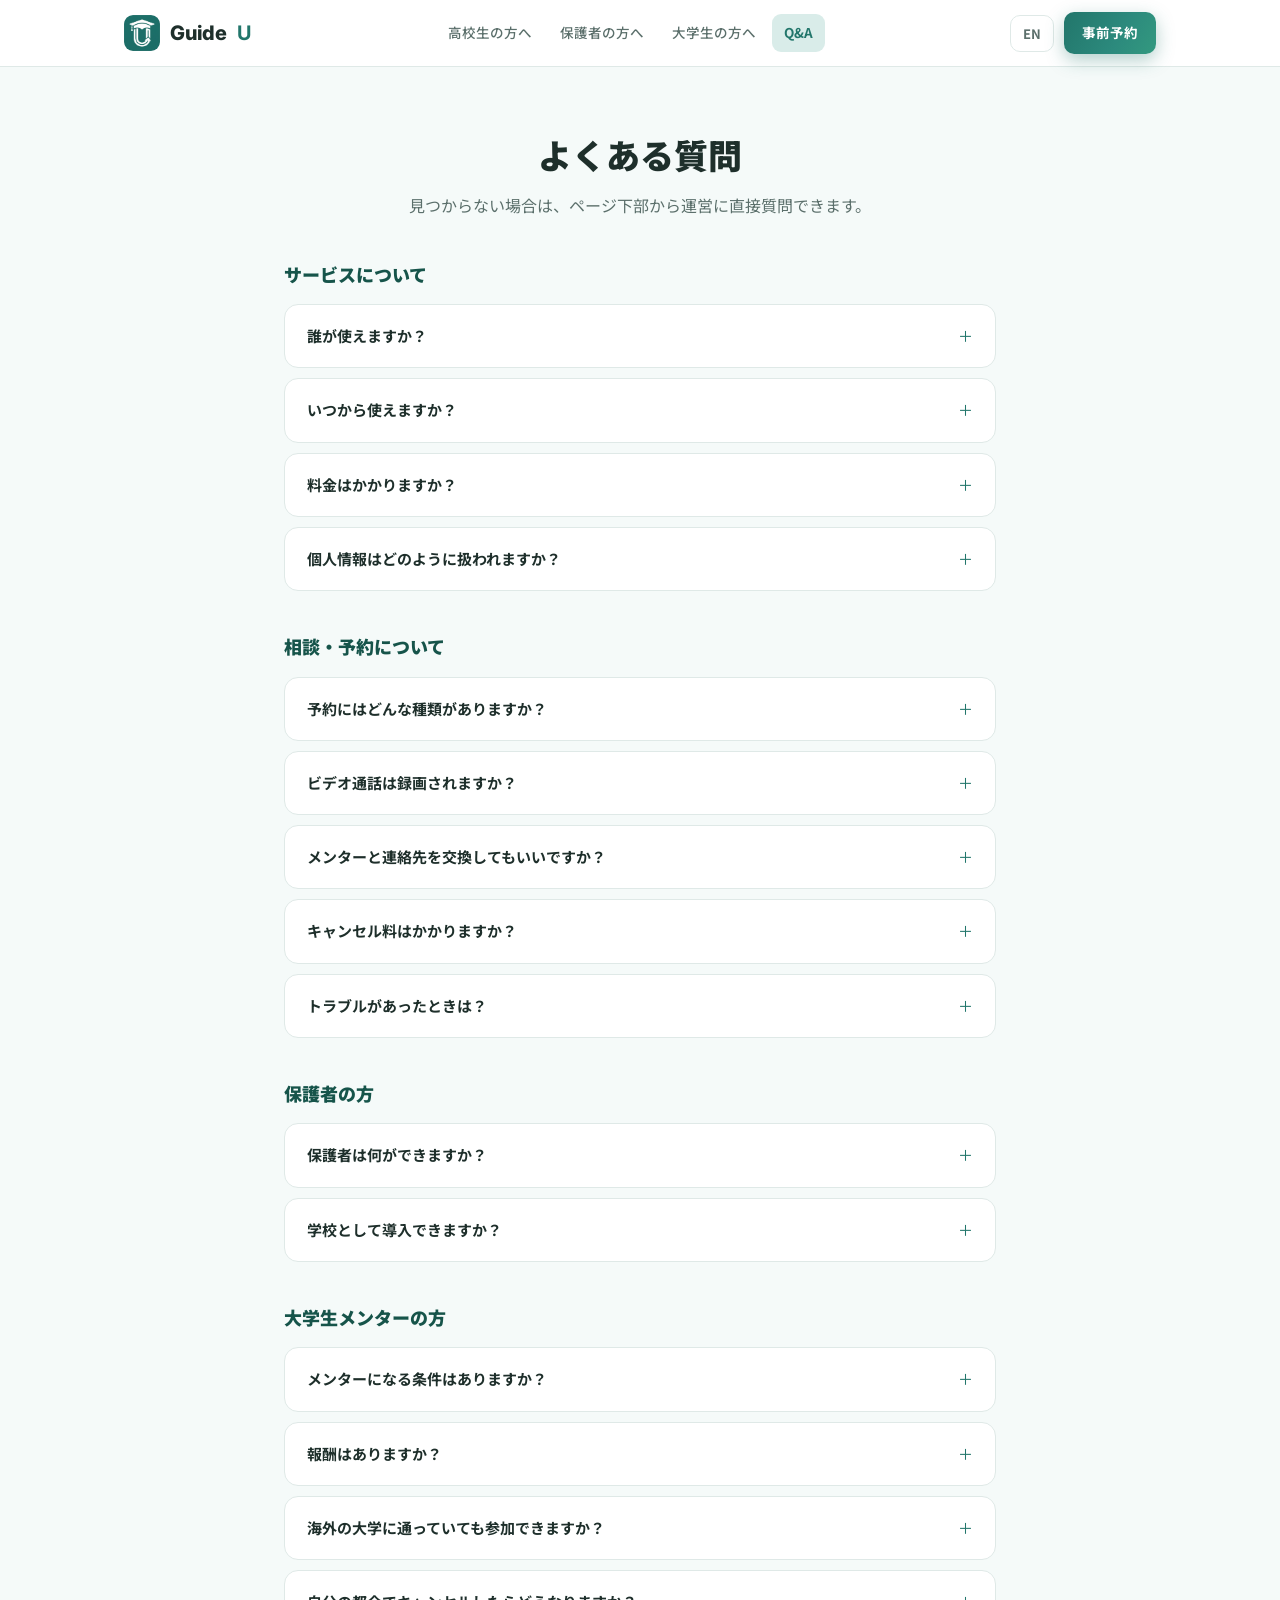
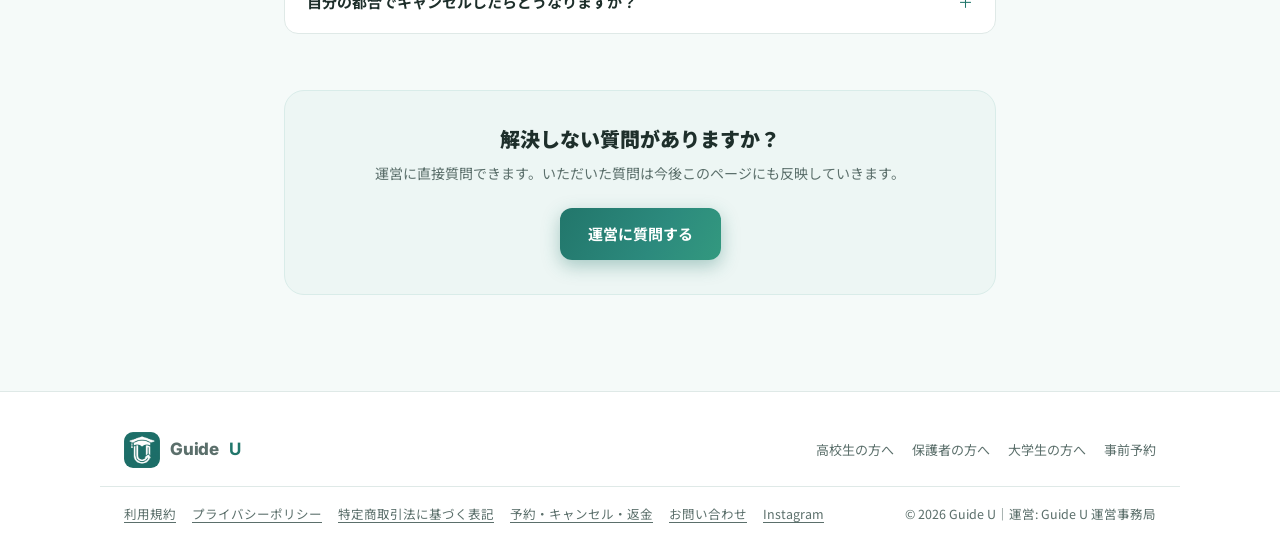
==== faq.html @ 40907e79 "Add files via upload" ====
<!DOCTYPE html>
<html lang="ja">
<head>
<meta charset="UTF-8">
<meta name="viewport" content="width=device-width, initial-scale=1.0">
<title>Q&amp;A | Guide U</title>
<meta name="description" content="Guide Uのよくある質問。対象年齢・料金・予約・録画・安全性・キャンセルなどのQ&Aと、運営への質問窓口。">
<link rel="icon" href="assets/icon.png">
<link rel="preconnect" href="https://fonts.googleapis.com">
<link href="https://fonts.googleapis.com/css2?family=Inter:wght@400;600;700;800&family=Noto+Sans+JP:wght@400;500;700;900&display=swap" rel="stylesheet">
<link rel="stylesheet" href="assets/site.css">
<script src="assets/config.js"></script>
<style>
main{padding:64px 0 96px}
h1{font-size:clamp(26px,4vw,34px);font-weight:900;line-height:1.4;text-align:center}
.lead-c{color:var(--muted);text-align:center;margin:12px auto 8px;max-width:520px}
.faq-wrap{max-width:760px;margin:0 auto}
.ask-band{background:var(--teal-50);border:1px solid var(--teal-100);border-radius:20px;padding:34px 30px;text-align:center;margin-top:56px}
.ask-band h2{font-size:20px;font-weight:900;margin-bottom:8px}
.ask-band p{font-size:14px;color:var(--muted);margin-bottom:22px}
</style>
</head>
<body>

<nav>
  <div class="nav-in">
    <a href="index.html" class="logo"><img src="assets/icon.png" alt="Guide U" onerror="this.style.display='none'">Guide <b>U</b></a>
    <div class="nav-links">
      <a href="index.html" data-i18n="nav_student">高校生の方へ</a>
      <a href="parents.html" data-i18n="nav_parent">保護者の方へ</a>
      <a href="mentor.html" data-i18n="nav_mentor">大学生の方へ</a>
      <a href="faq.html" class="current" data-i18n="nav_faq">Q&amp;A</a>
    </div>
    <div class="nav-cta">
      <button class="lang-btn" id="langToggle" onclick="toggleLang()">EN</button>
      <a href="register.html" class="btn btn-primary btn-sm" data-i18n="nav_register">事前予約</a>
    </div>
  </div>
</nav>

<main>
  <div class="wrap faq-wrap">
    <h1 data-i18n="title">よくある質問</h1>
    <p class="lead-c" data-i18n="lead">見つからない場合は、ページ下部から運営に直接質問できます。</p>

    <div class="faq-group" id="common">
      <h3 data-i18n="g0">サービスについて</h3>
      <details><summary data-i18n="q1">誰が使えますか？</summary><div class="a" data-i18n="a1">13歳以上の方がご利用いただけます。18歳未満の方は保護者（法定代理人）の同意が必要です。ロールは生徒・メンター・保護者（同一アプリ）があり、学校契約でのご利用にも対応予定です。</div></details>
      <details><summary data-i18n="q2">いつから使えますか？</summary><div class="a" data-i18n="a2">モバイルアプリ（App Store / Google Play）で近日公開予定です。事前予約いただいた方に、ストア公開時にメールでお知らせします。</div></details>
      <details><summary data-i18n="q3">料金はかかりますか？</summary><div class="a" data-i18n="a3">有料なのはメンターセッションのみで、チャット相談1,500円／30分、ビデオ相談2,500円／30分（いずれも税込・30分単位切り上げ・予定価格）です。表示価格がお支払い総額で、メンターごとの個別価格はありません。なお決済（Stripe）の準備が完了するまでの間、アプリ内で代金を請求しない場合があります。</div></details>
      <details><summary data-i18n="q4">個人情報はどのように扱われますか？</summary><div class="a" data-i18n="a4">収集する情報と保存期間はプライバシーポリシーに定めています。要点は、録画等は原則90日・チャット本文は原則365日・添付は約3日で削除、退会後は原則30日以内に削除または匿名化です。カード番号はStripeが処理し、Guide Uのサーバーには保存されません。詳細は保護者向けページとプライバシーポリシー全文をご覧ください。</div></details>
    </div>

    <div class="faq-group" id="student">
      <h3 data-i18n="g1">相談・予約について</h3>
      <details><summary data-i18n="q5">予約にはどんな種類がありますか？</summary><div class="a" data-i18n="a5">3通りあります。①メンターの公開シフトから選ぶ（条件を満たせば選択時点で確定。飛び入り受付時間内は直前予約できる場合あり）、②希望日時のリクエスト（開始48時間以上前。メンターの承認で確定し、承認前は料金がかかりません。48時間承認がなければ自動棄却）、③条件を提示してメンターを募集し、応募者を採用して確定、です。</div></details>
      <details><summary data-i18n="q6">ビデオ通話は録画されますか？</summary><div class="a" data-i18n="a6">録画に同意した場合のみ通話できます（同意がなければ通話は開始されません）。録画は安全確認やトラブル対応などのために保存され、原則90日で削除されます。運営がすべての通話を常時監視するものではありません。</div></details>
      <details><summary data-i18n="q7">メンターと連絡先を交換してもいいですか？</summary><div class="a" data-i18n="a7">できません。連絡先・SNSの交換、アプリ外決済への誘導、オフラインで会う勧誘は禁止です。チャットには連絡先らしき文言や画像を検知する仕組みがあり、違反は累積ペナルティの対象になります。</div></details>
      <details><summary data-i18n="q8">キャンセル料はかかりますか？</summary><div class="a" data-i18n="a8">開始24時間前まで無料、12〜24時間前は25%、2〜12時間前は50%、2時間未満・無断欠席は100%です（日本時間基準）。メンター都合のキャンセルは、時間を問わず全額返金（または決済解除）＋補講権1回が付与されます。詳細はフッターの「予約・キャンセル・返金」をご覧ください。</div></details>
      <details><summary data-i18n="q9">トラブルがあったときは？</summary><div class="a" data-i18n="a9">アプリ内のブロック・通報機能をご利用ください。通報は運営が確認します。無断欠席などの判定への異議申立は、事象から72時間以内に受け付けます。緊急性のある事案は警察等の公的機関にご相談ください。</div></details>
    </div>

    <div class="faq-group" id="parent">
      <h3 data-i18n="g2">保護者の方</h3>
      <details><summary data-i18n="q10">保護者は何ができますか？</summary><div class="a" data-i18n="a10">同一アプリの「保護者」ロールで参加し、ペアリングIDでお子さまと紐付けたうえで、設定した閲覧レベル（要約＋危険フラグ／チャット全文／録画再生）の範囲で確認できます。既定の設定はゆるやかで、必要に応じて強められる設計です。</div></details>
      <details><summary data-i18n="q11">学校として導入できますか？</summary><div class="a" data-i18n="a11">学校契約では録画必須・要約共有・閲覧レベルの設定が可能です。導入のご相談はお問い合わせフォームからご連絡ください。</div></details>
    </div>

    <div class="faq-group" id="mentor">
      <h3 data-i18n="g3">大学生メンターの方</h3>
      <details><summary data-i18n="q12">メンターになる条件はありますか？</summary><div class="a" data-i18n="a12">本人・在籍確認（大学メールまたは卒業生向けの確認経路。年1回更新）と、行動規範への同意が必要です。特別なスキルや資格は不要です。</div></details>
      <details><summary data-i18n="q13">報酬はありますか？</summary><div class="a" data-i18n="a13">手取りの目安はチャット400円・ビデオ700円（いずれも30分単位、特定商取引法に基づく表記ベース）です。条件の詳細は、事前予約いただいた方に正式リリース前にご案内します。</div></details>
      <details><summary data-i18n="q14">海外の大学に通っていても参加できますか？</summary><div class="a" data-i18n="a14">はい。オンライン完結のため、海外の大学に通う学生の参加も歓迎しています。留学を考える高校生にとって貴重な存在です。</div></details>
      <details><summary data-i18n="q15">自分の都合でキャンセルしたらどうなりますか？</summary><div class="a" data-i18n="a15">その枠の報酬は入らず、生徒には全額返金＋補講権が付与されます。開始2〜24時間前は料金相当の25%、2時間未満は50%が他の報酬から減額され、直前キャンセルは無断欠席カウント+0.5、無断欠席は+1が加算されます（合計3.0で原則30日間の利用停止）。詳細は大学生向けページをご覧ください。</div></details>
    </div>

    <div class="ask-band">
      <h2 data-i18n="ask_t">解決しない質問がありますか？</h2>
      <p data-i18n="ask_b">運営に直接質問できます。いただいた質問は今後このページにも反映していきます。</p>
      <a href="#" data-form="qa" class="btn btn-primary" data-i18n="ask_cta">運営に質問する</a>
    </div>
  </div>
</main>

<footer>
  <div class="wrap foot">
    <div class="logo" style="font-size:17px"><img src="assets/icon.png" alt="" onerror="this.style.display='none'">Guide <b>U</b></div>
    <div class="foot-links">
      <a href="index.html" data-i18n="f_student">高校生の方へ</a>
      <a href="parents.html" data-i18n="f_parent">保護者の方へ</a>
      <a href="mentor.html" data-i18n="f_mentor">大学生の方へ</a>
      <a href="register.html" data-i18n="f_register">事前予約</a>
    </div>
  </div>
  <div class="foot-legal">
    <div class="links">
      <a href="#" data-form="terms" data-i18n="l_terms">利用規約</a>
      <a href="#" data-form="privacy" data-i18n="l_privacy">プライバシーポリシー</a>
      <a href="#" data-form="tokusho" data-i18n="l_tokusho">特定商取引法に基づく表記</a>
      <a href="#" data-form="booking" data-i18n="l_booking">予約・キャンセル・返金</a>
      <a href="#" data-form="qa" data-i18n="l_contact">お問い合わせ</a>
      <a href="#" data-form="instagram">Instagram</a>
    </div>
    <div data-i18n="f_c">© 2026 Guide U｜運営: Guide U 運営事務局</div>
  </div>
</footer>

<script>
window.I18N_EN = {
  nav_student:"For Students", nav_parent:"For Parents", nav_mentor:"For Mentors", nav_faq:"Q&A", nav_register:"Pre-register",
  title:"Frequently asked questions",
  lead:"Can't find your answer? Ask us directly at the bottom of this page.",
  g0:"About the service",
  q1:"Who can use Guide U?", a1:"Anyone aged 13 or older. Users under 18 need the consent of a parent or legal guardian. Roles include student, mentor, and parent (all in the same app), with school contracts also planned.",
  q2:"When can I start using it?", a2:"The mobile app (App Store / Google Play) is coming soon. Pre-registered users will be emailed when it hits the stores.",
  q3:"Does it cost anything?", a3:"Only mentor sessions are paid: chat ¥1,500 / 30 min and video ¥2,500 / 30 min (tax included, billed in 30-minute units rounded up; planned prices). The displayed price is the total — no per-mentor pricing. Until payment processing (Stripe) is ready, we may not charge fees in the app.",
  q4:"How is my personal data handled?", a4:"What we collect and how long we keep it is set out in the Privacy Policy. Key points: recordings ~90 days, chat text ~365 days, attachments ~3 days; after account deletion, data is deleted or anonymized within 30 days in principle. Card numbers are processed by Stripe and never stored on Guide U servers. See the parents page and the full Privacy Policy.",
  g1:"Consultations & bookings",
  q5:"What kinds of bookings are there?", a5:"Three: (1) pick from a mentor's published open slots (confirmed on selection if conditions are met; last-minute booking may be possible during walk-in hours); (2) request your own date and time (48+ hours ahead; confirmed on mentor approval, no charge before approval, auto-declined after 48 hours unapproved); (3) post your conditions to recruit mentors, and confirm by hiring an applicant.",
  q6:"Are video calls recorded?", a6:"Calls only take place if you consent to recording (no consent, no call). Recordings are kept for safety checks and dispute handling and deleted after 90 days as a rule. We do not constantly monitor all calls.",
  q7:"Can I exchange contact details with my mentor?", a7:"No. Exchanging contact details or SNS, steering payments outside the app, and soliciting offline meetings are prohibited. Chat has detection for contact-like text and images, and violations accumulate penalties.",
  q8:"Are there cancellation fees?", a8:"Free until 24 hours before start; 25% at 12–24 hours; 50% at 2–12 hours; 100% under 2 hours or for no-shows (Japan time). If the mentor cancels, you receive a full refund (or payment release) plus one make-up session credit regardless of timing. See “Booking & Refund Policy” in the footer for details.",
  q9:"What if there's trouble?", a9:"Use the in-app block and report functions — reports go to our review queue. Disputes over no-show determinations are accepted within 72 hours of the event. For urgent situations, contact the police or other public authorities.",
  g2:"For parents",
  q10:"What can parents do?", a10:"Join with the Parent role in the same app, link to your child via pairing ID, and review within the visibility level you set (summary + risk flags / full chat / recording playback). Defaults are permissive and can be tightened as needed.",
  q11:"Can schools adopt Guide U?", a11:"School contracts support required recording, shared summaries, and configurable visibility levels. Please reach out via the contact form.",
  g3:"For university student mentors",
  q12:"Are there requirements to become a mentor?", a12:"Identity and enrollment verification (university email, or an alumni route; renewed annually) and agreement to the code of conduct. No special skills or qualifications needed.",
  q13:"Is there compensation?", a13:"Approximate take-home is ¥400 for chat and ¥700 for video (per 30-minute unit, based on the Commercial Transactions Act disclosure). Full terms will be shared with pre-registered mentors before official release.",
  q14:"Can I join from a university overseas?", a14:"Yes. Everything is online, and students at overseas universities are very welcome — you're invaluable to high schoolers considering study abroad.",
  q15:"What happens if I cancel a session myself?", a15:"You receive no pay for that slot, and the student gets a full refund plus a make-up session credit. Cancelling 2–24 hours before start deducts 25% of the session fee from your other earnings; under 2 hours deducts 50% and adds +0.5 to your no-show count; a no-show adds +1 (a total of 3.0 results in a 30-day suspension as a rule). See the mentors page for details.",
  ask_t:"Still have a question?",
  ask_b:"Ask us directly. Your questions will also help us grow this page.",
  ask_cta:"Ask the team",
  f_student:"For Students", f_parent:"For Parents", f_mentor:"For Mentors", f_register:"Pre-register",
  l_terms:"Terms of Service", l_privacy:"Privacy Policy", l_tokusho:"Commercial Transactions Act", l_booking:"Booking & Refund Policy", l_contact:"Contact",
  f_c:"© 2026 Guide U | Operated by the Guide U Team"
};
</script>
<script src="assets/site.js"></script>
</body>
</html>
---- assets/site.css ----
/* Guide U 共通スタイル — アプリアイコンのティールに合わせたカラーテーマ */
:root{
  --teal-950:#0b2f2a;
  --teal-900:#113f38;
  --teal-800:#16544a;
  --teal:#22766B;          /* アイコンのベースカラー */
  --teal-600:#2c8a7d;
  --teal-100:#d9ece9;
  --teal-50:#edf6f4;
  --amber:#f2a93b;
  --bg:#f5faf9;
  --card:#ffffff;
  --text:#1e2f2b;
  --muted:#5b6f6b;
  --line:#dfe9e7;
  --grad:linear-gradient(120deg,#22766B 0%,#2c8a7d 60%,#33997f 100%);
}
*{margin:0;padding:0;box-sizing:border-box}
html{scroll-behavior:smooth}
body{font-family:'Noto Sans JP','Inter',sans-serif;color:var(--text);background:var(--bg);line-height:1.75}
a{text-decoration:none;color:inherit}
img{max-width:100%}
.wrap{max-width:1080px;margin:0 auto;padding:0 24px}
section{padding:84px 0}
h2{font-size:clamp(25px,4vw,35px);font-weight:900;line-height:1.4}
.kicker{display:inline-block;font-size:13px;font-weight:700;letter-spacing:.14em;color:var(--teal);background:var(--teal-100);padding:6px 14px;border-radius:999px;margin-bottom:14px}
.lead{color:var(--muted);margin-top:14px;max-width:660px}
.center{text-align:center}
.center .lead{margin-left:auto;margin-right:auto}

/* nav */
nav{position:sticky;top:0;z-index:50;background:rgba(255,255,255,.93);backdrop-filter:blur(10px);border-bottom:1px solid var(--line)}
.nav-in{max-width:1080px;margin:0 auto;padding:0 24px;display:flex;align-items:center;justify-content:space-between;height:66px;gap:12px}
.logo{display:flex;align-items:center;gap:10px;font-family:'Inter','Noto Sans JP',sans-serif;font-weight:800;font-size:20px;letter-spacing:-.01em;flex:none}
.logo img{width:36px;height:36px;border-radius:9px}
.logo b{color:var(--teal)}
.nav-links{display:flex;gap:4px;align-items:center;font-size:13.5px;font-weight:500;color:var(--muted);flex-wrap:wrap}
.nav-links a{padding:7px 12px;border-radius:9px}
.nav-links a:hover{color:var(--teal);background:var(--teal-50)}
.nav-links a.current{color:var(--teal);background:var(--teal-100);font-weight:700}
.nav-cta{display:flex;gap:10px;align-items:center;flex:none}

/* buttons */
.btn{display:inline-block;padding:13px 28px;border-radius:12px;font-weight:700;font-size:15px;transition:.2s;cursor:pointer;border:none;font-family:inherit}
.btn-sm{padding:9px 18px;font-size:13.5px;border-radius:10px}
.btn-primary{background:var(--grad);color:#fff;box-shadow:0 6px 18px rgba(34,118,107,.35)}
.btn-primary:hover{transform:translateY(-2px);box-shadow:0 10px 24px rgba(34,118,107,.45)}
.btn-ghost{background:#fff;color:var(--teal);border:1.5px solid var(--teal)}
.btn-ghost:hover{background:var(--teal-50)}
.btn-white{background:#fff;color:var(--teal-900);box-shadow:0 6px 18px rgba(0,0,0,.2)}
.btn-white:hover{transform:translateY(-2px)}
.lang-btn{background:none;border:1.5px solid var(--line);border-radius:10px;padding:8px 12px;font-size:13px;font-weight:700;color:var(--muted);cursor:pointer;font-family:inherit}
.lang-btn:hover{border-color:var(--teal);color:var(--teal)}

/* hero */
.hero{background:radial-gradient(1000px 500px at 82% -10%,rgba(44,138,125,.16),transparent),radial-gradient(700px 400px at 8% 110%,rgba(242,169,59,.10),transparent);padding:96px 0 88px}
.hero-grid{display:grid;grid-template-columns:1.15fr .85fr;gap:48px;align-items:center}
.hero h1{font-size:clamp(30px,4.8vw,46px);font-weight:900;line-height:1.4;letter-spacing:-.01em}
.hero h1 em{font-style:normal;color:var(--teal)}
.hero p.sub{color:var(--muted);margin:20px 0 30px;font-size:16.5px;max-width:540px}
.hero-btns{display:flex;gap:14px;flex-wrap:wrap}
.hero-note{margin-top:14px;font-size:13px;color:var(--muted)}
.hero-visual{background:var(--card);border:1px solid var(--line);border-radius:24px;padding:28px;box-shadow:0 24px 60px rgba(17,69,61,.13)}

/* cards */
.cards{display:grid;grid-template-columns:repeat(3,1fr);gap:22px;margin-top:44px;text-align:left}
.cards-2{grid-template-columns:repeat(2,1fr)}
.card{background:var(--card);border:1px solid var(--line);border-radius:20px;padding:30px 26px;transition:.2s}
.card:hover{transform:translateY(-4px);box-shadow:0 16px 40px rgba(17,69,61,.10)}
.card .ico{font-size:30px;margin-bottom:14px}
.card h3{font-size:17px;font-weight:700;margin-bottom:8px}
.card p{font-size:14px;color:var(--muted)}

/* numbered flow */
.flow{display:grid;grid-template-columns:repeat(3,1fr);gap:22px;margin-top:44px;text-align:left}
.flow .fcard{background:var(--card);border:1px solid var(--line);border-radius:20px;padding:30px 26px;position:relative}
.flow .num{width:40px;height:40px;border-radius:12px;background:var(--grad);color:#fff;display:grid;place-items:center;font-family:'Inter',sans-serif;font-weight:800;font-size:17px;margin-bottom:16px}
.flow h3{font-size:17px;font-weight:700;margin-bottom:8px}
.flow p{font-size:14px;color:var(--muted)}

/* future / roadmap */
.future{background:var(--teal-950);color:#fff}
.future .kicker{background:rgba(59,168,148,.22);color:#8fd8cb}
.future .lead{color:#a9c6c0}
.future-badge{display:inline-block;font-size:11.5px;font-weight:700;letter-spacing:.08em;background:var(--amber);color:#3d2a05;padding:4px 12px;border-radius:999px;margin-bottom:12px}
.fgrid{display:grid;grid-template-columns:repeat(4,1fr);gap:18px;margin-top:44px;text-align:left}
.fitem{background:var(--teal-900);border:1px solid rgba(255,255,255,.08);border-radius:18px;padding:24px 22px}
.fitem .tag{font-size:12px;font-weight:700;letter-spacing:.1em;color:#8fd8cb;margin-bottom:8px}
.fitem h3{font-size:16px;font-weight:700;margin-bottom:8px}
.fitem p{font-size:13px;color:#a9c6c0}

/* checklist */
ul.check{list-style:none;margin:22px 0 30px}
ul.check li{padding:9px 0;font-size:15px;display:flex;gap:12px;align-items:flex-start}
ul.check li::before{content:"✓";color:var(--teal-600);font-weight:800;flex:none}
.on-dark ul.check li::before{color:#8fd8cb}

/* cta band */
.cta-band{background:var(--grad);border-radius:28px;padding:60px 40px;text-align:center;color:#fff}
.cta-band h2{color:#fff;margin-bottom:12px}
.cta-band p{color:rgba(255,255,255,.88);margin-bottom:30px}

/* faq accordion */
.faq-group{margin-top:40px;text-align:left}
.faq-group h3{font-size:18px;font-weight:900;margin:36px 0 14px;color:var(--teal-800)}
details{background:var(--card);border:1px solid var(--line);border-radius:14px;margin-bottom:10px;overflow:hidden}
details summary{padding:18px 22px;cursor:pointer;font-weight:700;font-size:15px;list-style:none;display:flex;justify-content:space-between;gap:14px;align-items:center}
details summary::-webkit-details-marker{display:none}
details summary::after{content:"＋";color:var(--teal);font-weight:400;flex:none}
details[open] summary::after{content:"−"}
details .a{padding:0 22px 20px;font-size:14px;color:var(--muted)}

/* tables (料金・キャンセル等) */
.tbl-wrap{overflow-x:auto;margin-top:34px}
table.tbl{width:100%;border-collapse:collapse;background:var(--card);border:1px solid var(--line);border-radius:16px;overflow:hidden;font-size:14.5px;text-align:left}
table.tbl th{background:var(--teal-50);color:var(--teal-800);font-weight:700;padding:14px 18px;border-bottom:1px solid var(--line)}
table.tbl td{padding:14px 18px;border-bottom:1px solid var(--line);color:var(--text)}
table.tbl tr:last-child td{border-bottom:none}
table.tbl td.em{font-weight:700;color:var(--teal-800)}
.notes{margin-top:20px;text-align:left;max-width:760px;margin-left:auto;margin-right:auto}
.notes li{font-size:13.5px;color:var(--muted);padding:5px 0;list-style:none;display:flex;gap:9px}
.notes li::before{content:"・";flex:none}

/* app store chips（近日公開） */
.store-chips{display:flex;gap:10px;flex-wrap:wrap;margin-top:18px}
.store-chip{display:inline-flex;align-items:center;gap:8px;border:1.5px solid var(--line);background:#fff;border-radius:12px;padding:9px 16px;font-size:13px;font-weight:700;color:var(--muted)}
.store-chip .soon{font-size:10.5px;font-weight:700;background:var(--amber);color:#3d2a05;padding:2px 8px;border-radius:999px}

footer{border-top:1px solid var(--line);padding:40px 0 32px;font-size:13px;color:var(--muted);background:#fff}
.foot{display:flex;justify-content:space-between;align-items:center;flex-wrap:wrap;gap:14px}
.foot-links{display:flex;gap:18px;flex-wrap:wrap}
.foot-links a:hover{color:var(--teal)}
.foot-legal{max-width:1080px;margin:18px auto 0;padding:16px 24px 0;border-top:1px solid var(--line);display:flex;justify-content:space-between;align-items:center;flex-wrap:wrap;gap:12px;font-size:12.5px}
.foot-legal .links{display:flex;gap:16px;flex-wrap:wrap}
.foot-legal a{text-decoration:underline;text-underline-offset:3px}
.foot-legal a:hover{color:var(--teal)}

@media(max-width:900px){
  .hero-grid{grid-template-columns:1fr}
  .cards,.flow{grid-template-columns:1fr}
  .fgrid{grid-template-columns:repeat(2,1fr)}
  .nav-links{display:none}
  section{padding:60px 0}
}
@media(max-width:520px){.fgrid{grid-template-columns:1fr}}
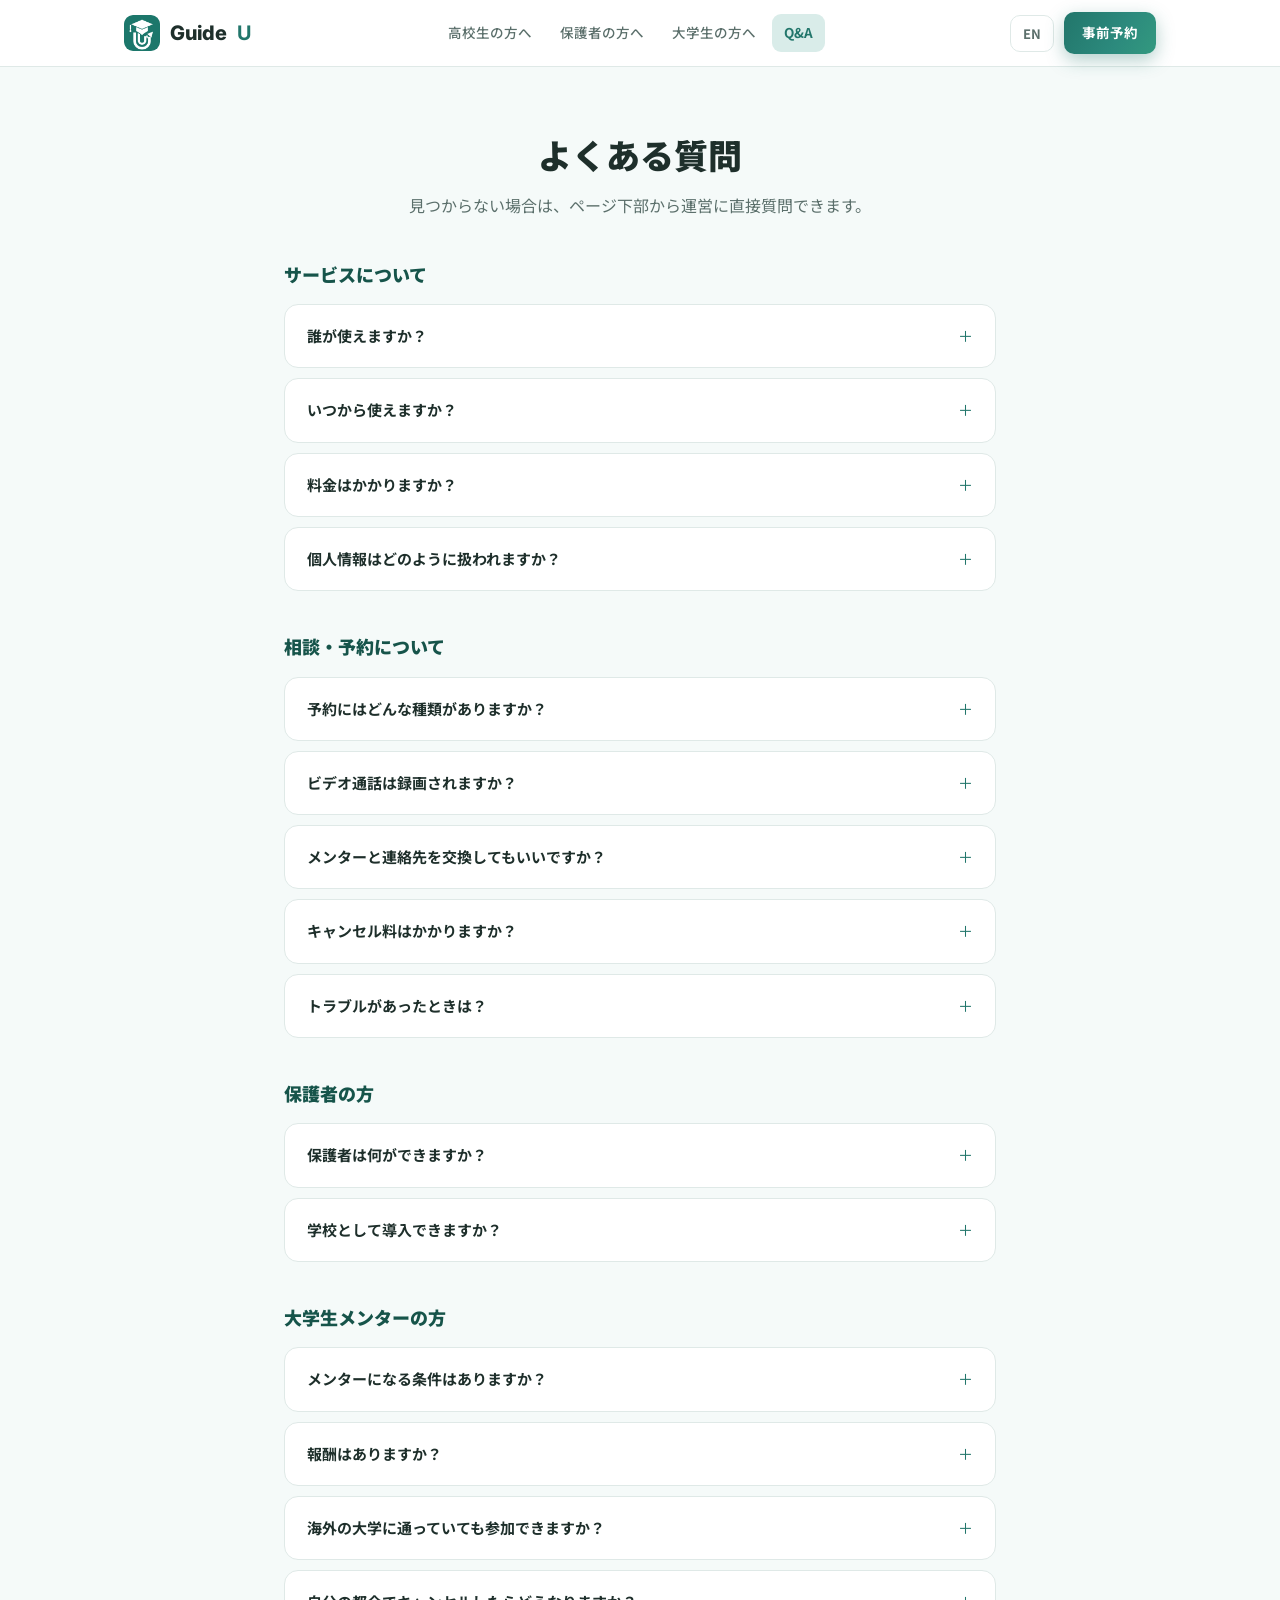
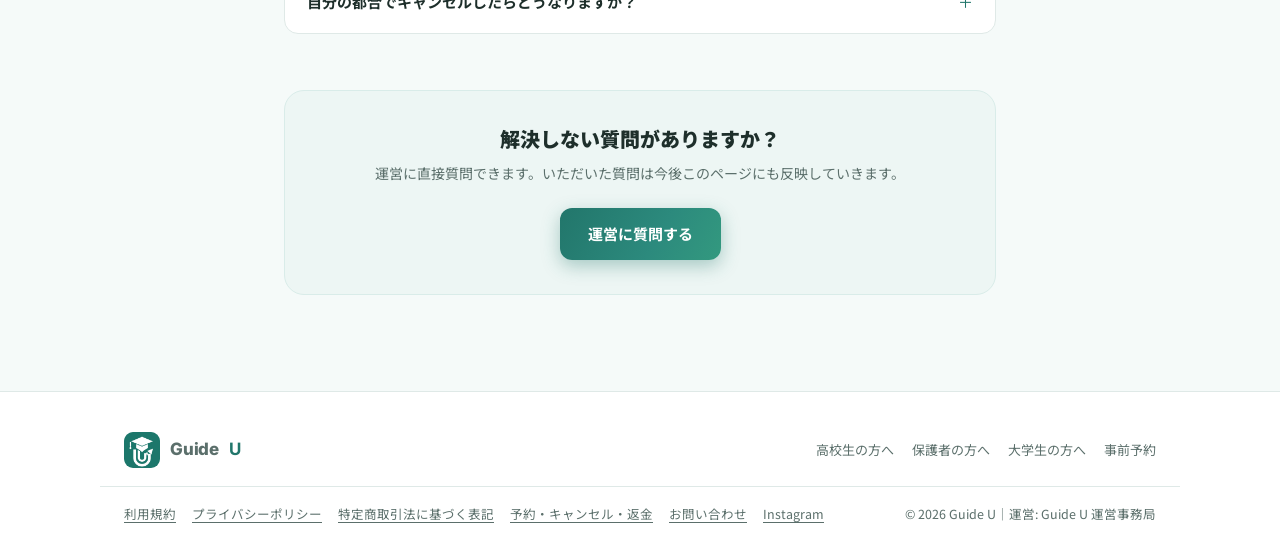
==== commit 6b4df91c: "Update public site copy to match current legal policy Align FAQ/pricing/booking summary with MoR pri" ====
--- a/faq.html
+++ b/faq.html
@@ -47,16 +47,16 @@
       <h3 data-i18n="g0">サービスについて</h3>
       <details><summary data-i18n="q1">誰が使えますか？</summary><div class="a" data-i18n="a1">13歳以上の方がご利用いただけます。18歳未満の方は保護者（法定代理人）の同意が必要です。ロールは生徒・メンター・保護者（同一アプリ）があり、学校契約でのご利用にも対応予定です。</div></details>
       <details><summary data-i18n="q2">いつから使えますか？</summary><div class="a" data-i18n="a2">モバイルアプリ（App Store / Google Play）で近日公開予定です。事前予約いただいた方に、ストア公開時にメールでお知らせします。</div></details>
-      <details><summary data-i18n="q3">料金はかかりますか？</summary><div class="a" data-i18n="a3">有料なのはメンターセッションのみで、チャット相談1,500円／30分、ビデオ相談2,500円／30分（いずれも税込・30分単位切り上げ・予定価格）です。表示価格がお支払い総額で、メンターごとの個別価格はありません。なお決済（Stripe）の準備が完了するまでの間、アプリ内で代金を請求しない場合があります。</div></details>
+      <details><summary data-i18n="q3">料金はかかりますか？</summary><div class="a" data-i18n="a3">有料なのはメンターセッションのみで、チャット相談1,500円／30分、ビデオ相談2,000円／30分（いずれも税込・30分単位切り上げ）です。表示価格がお支払い総額で、メンターごとの個別価格はありません。</div></details>
       <details><summary data-i18n="q4">個人情報はどのように扱われますか？</summary><div class="a" data-i18n="a4">収集する情報と保存期間はプライバシーポリシーに定めています。要点は、録画等は原則90日・チャット本文は原則365日・添付は約3日で削除、退会後は原則30日以内に削除または匿名化です。カード番号はStripeが処理し、Guide Uのサーバーには保存されません。詳細は保護者向けページとプライバシーポリシー全文をご覧ください。</div></details>
     </div>
 
     <div class="faq-group" id="student">
       <h3 data-i18n="g1">相談・予約について</h3>
-      <details><summary data-i18n="q5">予約にはどんな種類がありますか？</summary><div class="a" data-i18n="a5">3通りあります。①メンターの公開シフトから選ぶ（条件を満たせば選択時点で確定。飛び入り受付時間内は直前予約できる場合あり）、②希望日時のリクエスト（開始48時間以上前。メンターの承認で確定し、承認前は料金がかかりません。48時間承認がなければ自動棄却）、③条件を提示してメンターを募集し、応募者を採用して確定、です。</div></details>
+      <details><summary data-i18n="q5">予約にはどんな種類がありますか？</summary><div class="a" data-i18n="a5">3通りあります。いずれも申請時点は承認待ちで、メンター最終承認後に確定します。①公開シフトから申請（最短予約日数あり。飛び入り受付時間内は直前申請できる場合あり）、②希望日時のリクエスト（開始48時間以上前。承認前は料金なし。48時間未承認で自動棄却）、③条件を提示してメンターを募集し、応募者を採用すると予約申請が作成されます（採用時点では未確定）。</div></details>
       <details><summary data-i18n="q6">ビデオ通話は録画されますか？</summary><div class="a" data-i18n="a6">録画に同意した場合のみ通話できます（同意がなければ通話は開始されません）。録画は安全確認やトラブル対応などのために保存され、原則90日で削除されます。運営がすべての通話を常時監視するものではありません。</div></details>
       <details><summary data-i18n="q7">メンターと連絡先を交換してもいいですか？</summary><div class="a" data-i18n="a7">できません。連絡先・SNSの交換、アプリ外決済への誘導、オフラインで会う勧誘は禁止です。チャットには連絡先らしき文言や画像を検知する仕組みがあり、違反は累積ペナルティの対象になります。</div></details>
-      <details><summary data-i18n="q8">キャンセル料はかかりますか？</summary><div class="a" data-i18n="a8">開始24時間前まで無料、12〜24時間前は25%、2〜12時間前は50%、2時間未満・無断欠席は100%です（日本時間基準）。メンター都合のキャンセルは、時間を問わず全額返金（または決済解除）＋補講権1回が付与されます。詳細はフッターの「予約・キャンセル・返金」をご覧ください。</div></details>
+      <details><summary data-i18n="q8">キャンセル料はかかりますか？</summary><div class="a" data-i18n="a8">開始24時間前まで無料、12〜24時間前は25%、2〜12時間前は50%、2時間未満・生徒のみ無断欠席は100%です（日本時間基準）。双方無断欠席でも生徒に当該予約金額が発生し、メンター報酬はありません。メンター都合のキャンセルは時間を問わず全額返金（または決済解除）のみで、補講権はありません。詳細はフッターの「予約・キャンセル・返金」をご覧ください。</div></details>
       <details><summary data-i18n="q9">トラブルがあったときは？</summary><div class="a" data-i18n="a9">アプリ内のブロック・通報機能をご利用ください。通報は運営が確認します。無断欠席などの判定への異議申立は、事象から72時間以内に受け付けます。緊急性のある事案は警察等の公的機関にご相談ください。</div></details>
     </div>
 
@@ -69,9 +69,9 @@
     <div class="faq-group" id="mentor">
       <h3 data-i18n="g3">大学生メンターの方</h3>
       <details><summary data-i18n="q12">メンターになる条件はありますか？</summary><div class="a" data-i18n="a12">本人・在籍確認（大学メールまたは卒業生向けの確認経路。年1回更新）と、行動規範への同意が必要です。特別なスキルや資格は不要です。</div></details>
-      <details><summary data-i18n="q13">報酬はありますか？</summary><div class="a" data-i18n="a13">手取りの目安はチャット400円・ビデオ700円（いずれも30分単位、特定商取引法に基づく表記ベース）です。条件の詳細は、事前予約いただいた方に正式リリース前にご案内します。</div></details>
+      <details><summary data-i18n="q13">報酬はありますか？</summary><div class="a" data-i18n="a13">業務委託報酬はチャット400円・ビデオ650円（いずれも30分単位、固定額）です。銀行振込手数料はメンター負担（現行目安は特商法・アプリで明示）。条件の詳細は特定商取引法に基づく表記およびメンター向け資料をご確認ください。</div></details>
       <details><summary data-i18n="q14">海外の大学に通っていても参加できますか？</summary><div class="a" data-i18n="a14">はい。オンライン完結のため、海外の大学に通う学生の参加も歓迎しています。留学を考える高校生にとって貴重な存在です。</div></details>
-      <details><summary data-i18n="q15">自分の都合でキャンセルしたらどうなりますか？</summary><div class="a" data-i18n="a15">その枠の報酬は入らず、生徒には全額返金＋補講権が付与されます。開始2〜24時間前は料金相当の25%、2時間未満は50%が他の報酬から減額され、直前キャンセルは無断欠席カウント+0.5、無断欠席は+1が加算されます（合計3.0で原則30日間の利用停止）。詳細は大学生向けページをご覧ください。</div></details>
+      <details><summary data-i18n="q15">自分の都合でキャンセルしたらどうなりますか？</summary><div class="a" data-i18n="a15">その枠の報酬は入らず、生徒には全額返金します（補講権はありません。別日程は生徒が再予約）。開始2〜24時間前は料金相当の25%、2時間未満は50%が他の報酬から減額され、直前キャンセルは無断欠席カウント+0.5、無断欠席は+1が加算されます（合計3.0で原則30日間の利用停止）。詳細は大学生向けページをご覧ください。</div></details>
     </div>
 
     <div class="ask-band">
@@ -113,22 +113,22 @@
   g0:"About the service",
   q1:"Who can use Guide U?", a1:"Anyone aged 13 or older. Users under 18 need the consent of a parent or legal guardian. Roles include student, mentor, and parent (all in the same app), with school contracts also planned.",
   q2:"When can I start using it?", a2:"The mobile app (App Store / Google Play) is coming soon. Pre-registered users will be emailed when it hits the stores.",
-  q3:"Does it cost anything?", a3:"Only mentor sessions are paid: chat ¥1,500 / 30 min and video ¥2,500 / 30 min (tax included, billed in 30-minute units rounded up; planned prices). The displayed price is the total — no per-mentor pricing. Until payment processing (Stripe) is ready, we may not charge fees in the app.",
+  q3:"Does it cost anything?", a3:"Only mentor sessions are paid: chat ¥1,500 / 30 min and video ¥2,000 / 30 min (tax included, billed in 30-minute units rounded up). The displayed price is the total — no per-mentor pricing.",
   q4:"How is my personal data handled?", a4:"What we collect and how long we keep it is set out in the Privacy Policy. Key points: recordings ~90 days, chat text ~365 days, attachments ~3 days; after account deletion, data is deleted or anonymized within 30 days in principle. Card numbers are processed by Stripe and never stored on Guide U servers. See the parents page and the full Privacy Policy.",
   g1:"Consultations & bookings",
-  q5:"What kinds of bookings are there?", a5:"Three: (1) pick from a mentor's published open slots (confirmed on selection if conditions are met; last-minute booking may be possible during walk-in hours); (2) request your own date and time (48+ hours ahead; confirmed on mentor approval, no charge before approval, auto-declined after 48 hours unapproved); (3) post your conditions to recruit mentors, and confirm by hiring an applicant.",
+  q5:"What kinds of bookings are there?", a5:"Three — all start as pending and become confirmed only after the mentor's final approval: (1) request a published open slot (minimum lead time applies; walk-in windows may allow last-minute requests); (2) request your own date/time (48+ hours ahead; no charge before approval; auto-declined after 48 hours unapproved); (3) post conditions to recruit mentors — hiring an applicant creates a pending booking request, not an instant confirmation.",
   q6:"Are video calls recorded?", a6:"Calls only take place if you consent to recording (no consent, no call). Recordings are kept for safety checks and dispute handling and deleted after 90 days as a rule. We do not constantly monitor all calls.",
   q7:"Can I exchange contact details with my mentor?", a7:"No. Exchanging contact details or SNS, steering payments outside the app, and soliciting offline meetings are prohibited. Chat has detection for contact-like text and images, and violations accumulate penalties.",
-  q8:"Are there cancellation fees?", a8:"Free until 24 hours before start; 25% at 12–24 hours; 50% at 2–12 hours; 100% under 2 hours or for no-shows (Japan time). If the mentor cancels, you receive a full refund (or payment release) plus one make-up session credit regardless of timing. See “Booking & Refund Policy” in the footer for details.",
+  q8:"Are there cancellation fees?", a8:"Free until 24 hours before start; 25% at 12–24 hours; 50% at 2–12 hours; 100% under 2 hours or for student-only no-shows (Japan time). If both parties no-show, the student is charged the booking amount and the mentor is unpaid. If the mentor cancels, you receive a full refund (or payment release) only — no make-up credit. See “Booking & Refund Policy” in the footer.",
   q9:"What if there's trouble?", a9:"Use the in-app block and report functions — reports go to our review queue. Disputes over no-show determinations are accepted within 72 hours of the event. For urgent situations, contact the police or other public authorities.",
   g2:"For parents",
   q10:"What can parents do?", a10:"Join with the Parent role in the same app, link to your child via pairing ID, and review within the visibility level you set (summary + risk flags / full chat / recording playback). Defaults are permissive and can be tightened as needed.",
   q11:"Can schools adopt Guide U?", a11:"School contracts support required recording, shared summaries, and configurable visibility levels. Please reach out via the contact form.",
   g3:"For university student mentors",
   q12:"Are there requirements to become a mentor?", a12:"Identity and enrollment verification (university email, or an alumni route; renewed annually) and agreement to the code of conduct. No special skills or qualifications needed.",
-  q13:"Is there compensation?", a13:"Approximate take-home is ¥400 for chat and ¥700 for video (per 30-minute unit, based on the Commercial Transactions Act disclosure). Full terms will be shared with pre-registered mentors before official release.",
+  q13:"Is there compensation?", a13:"Fixed contractor pay is ¥400 for chat and ¥650 for video (per 30-minute unit). Bank transfer fees are deducted from mentor payouts as disclosed. Full terms are in the Commercial Transactions Act page and mentor materials.",
   q14:"Can I join from a university overseas?", a14:"Yes. Everything is online, and students at overseas universities are very welcome — you're invaluable to high schoolers considering study abroad.",
-  q15:"What happens if I cancel a session myself?", a15:"You receive no pay for that slot, and the student gets a full refund plus a make-up session credit. Cancelling 2–24 hours before start deducts 25% of the session fee from your other earnings; under 2 hours deducts 50% and adds +0.5 to your no-show count; a no-show adds +1 (a total of 3.0 results in a 30-day suspension as a rule). See the mentors page for details.",
+  q15:"What happens if I cancel a session myself?", a15:"You receive no pay for that slot, and the student gets a full refund (no make-up credit; they rebook themselves). Cancelling 2–24 hours before start deducts 25% of the session fee from your other earnings; under 2 hours deducts 50% and adds +0.5 to your no-show count; a no-show adds +1 (a total of 3.0 results in a 30-day suspension as a rule). See the mentors page for details.",
   ask_t:"Still have a question?",
   ask_b:"Ask us directly. Your questions will also help us grow this page.",
   ask_cta:"Ask the team",
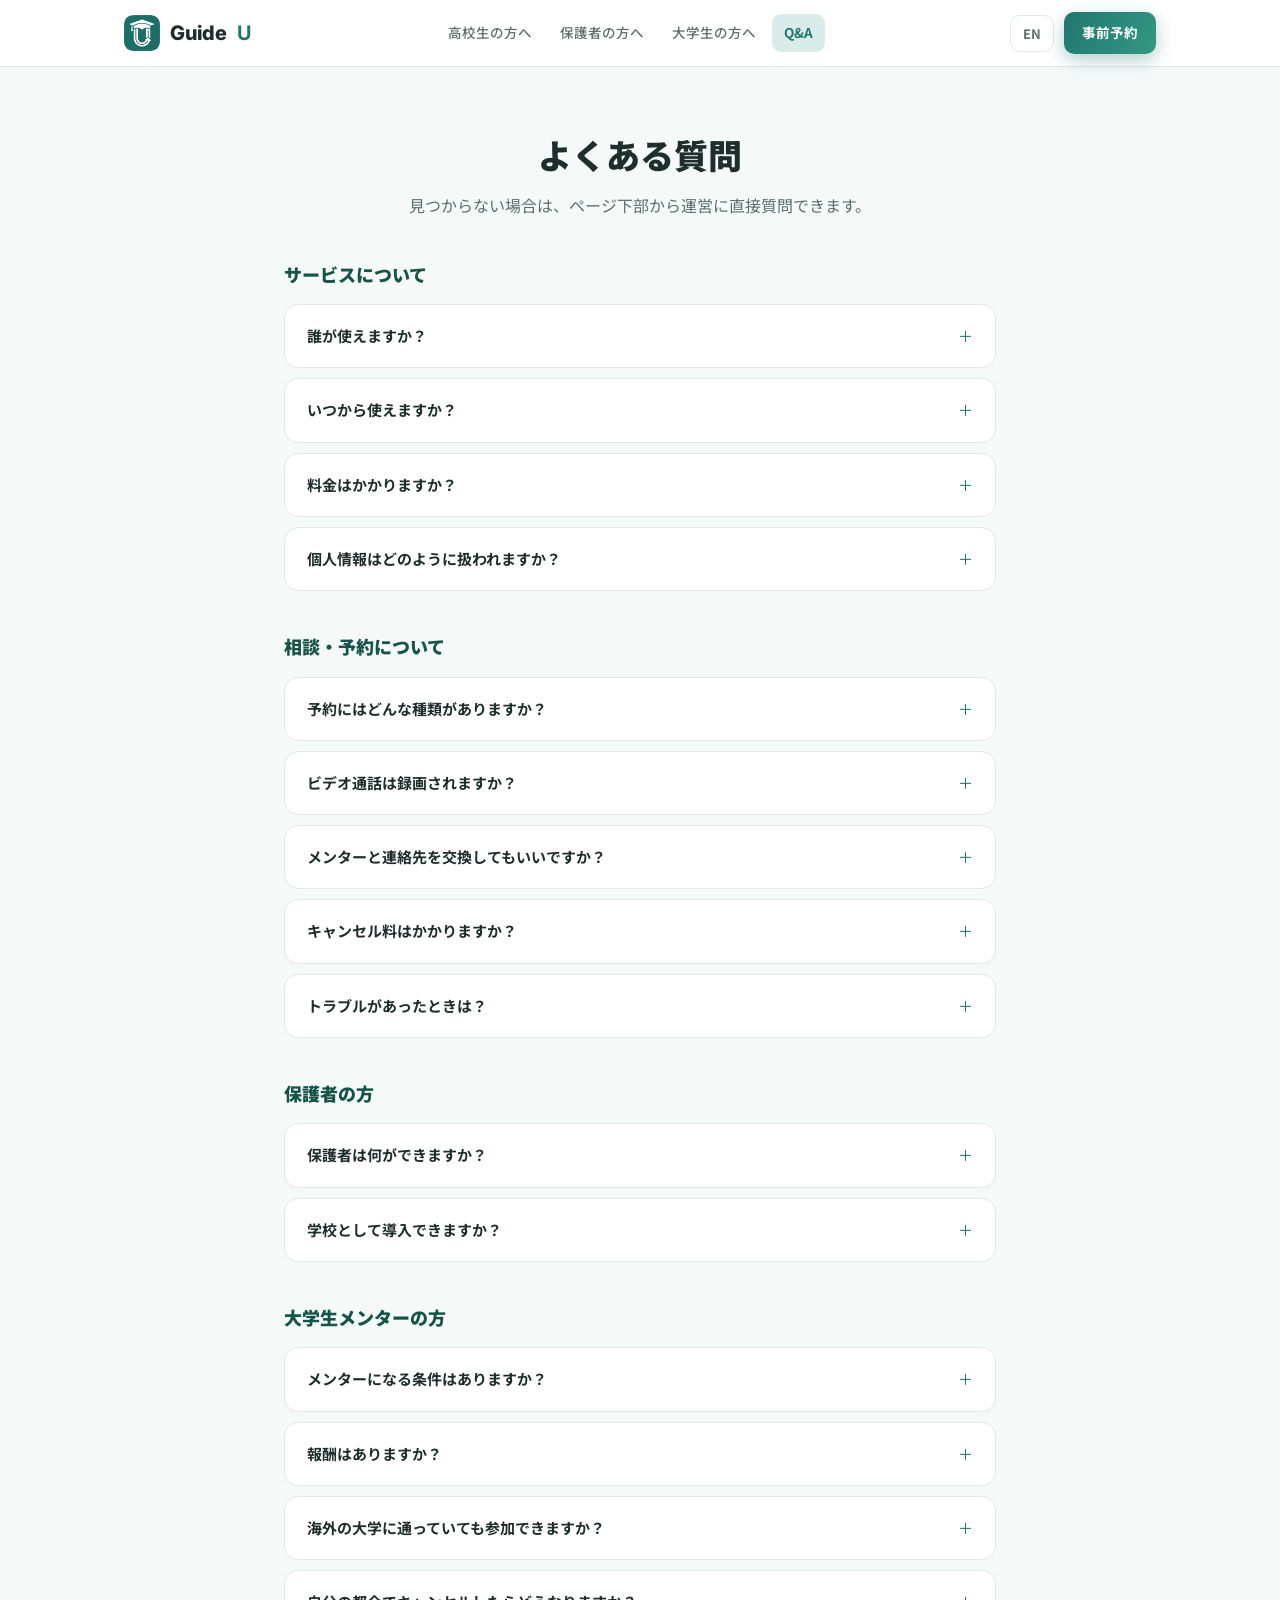
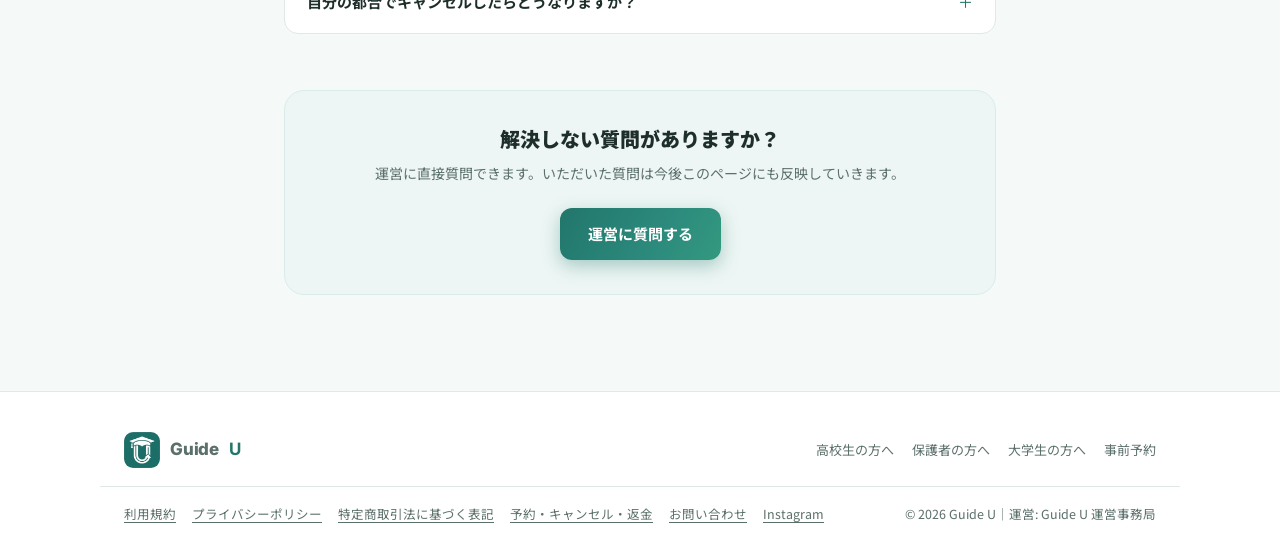
==== commit 44e483b3: "Update the public site icon to the current Guide U mark. Also align the English both-no-show copy wi" ====
--- a/faq.html
+++ b/faq.html
@@ -56,7 +56,7 @@
       <details><summary data-i18n="q5">予約にはどんな種類がありますか？</summary><div class="a" data-i18n="a5">3通りあります。いずれも申請時点は承認待ちで、メンター最終承認後に確定します。①公開シフトから申請（最短予約日数あり。飛び入り受付時間内は直前申請できる場合あり）、②希望日時のリクエスト（開始48時間以上前。承認前は料金なし。48時間未承認で自動棄却）、③条件を提示してメンターを募集し、応募者を採用すると予約申請が作成されます（採用時点では未確定）。</div></details>
       <details><summary data-i18n="q6">ビデオ通話は録画されますか？</summary><div class="a" data-i18n="a6">録画に同意した場合のみ通話できます（同意がなければ通話は開始されません）。録画は安全確認やトラブル対応などのために保存され、原則90日で削除されます。運営がすべての通話を常時監視するものではありません。</div></details>
       <details><summary data-i18n="q7">メンターと連絡先を交換してもいいですか？</summary><div class="a" data-i18n="a7">できません。連絡先・SNSの交換、アプリ外決済への誘導、オフラインで会う勧誘は禁止です。チャットには連絡先らしき文言や画像を検知する仕組みがあり、違反は累積ペナルティの対象になります。</div></details>
-      <details><summary data-i18n="q8">キャンセル料はかかりますか？</summary><div class="a" data-i18n="a8">開始24時間前まで無料、12〜24時間前は25%、2〜12時間前は50%、2時間未満・生徒のみ無断欠席は100%です（日本時間基準）。双方無断欠席でも生徒に当該予約金額が発生し、メンター報酬はありません。メンター都合のキャンセルは時間を問わず全額返金（または決済解除）のみで、補講権はありません。詳細はフッターの「予約・キャンセル・返金」をご覧ください。</div></details>
+      <details><summary data-i18n="q8">キャンセル料はかかりますか？</summary><div class="a" data-i18n="a8">開始24時間前まで無料、12〜24時間前は25%、2〜12時間前は50%、2時間未満・生徒のみ無断欠席は100%です（日本時間基準）。双方無断欠席では生徒課金はなく（与信解除または全額返金）、メンター報酬はありません。双方に所定のペナルティがあります。メンター都合のキャンセルは時間を問わず全額返金（または決済解除）のみで、補講権はありません。詳細はフッターの「予約・キャンセル・返金」をご覧ください。</div></details>
       <details><summary data-i18n="q9">トラブルがあったときは？</summary><div class="a" data-i18n="a9">アプリ内のブロック・通報機能をご利用ください。通報は運営が確認します。無断欠席などの判定への異議申立は、事象から72時間以内に受け付けます。緊急性のある事案は警察等の公的機関にご相談ください。</div></details>
     </div>
 
@@ -119,7 +119,7 @@
   q5:"What kinds of bookings are there?", a5:"Three — all start as pending and become confirmed only after the mentor's final approval: (1) request a published open slot (minimum lead time applies; walk-in windows may allow last-minute requests); (2) request your own date/time (48+ hours ahead; no charge before approval; auto-declined after 48 hours unapproved); (3) post conditions to recruit mentors — hiring an applicant creates a pending booking request, not an instant confirmation.",
   q6:"Are video calls recorded?", a6:"Calls only take place if you consent to recording (no consent, no call). Recordings are kept for safety checks and dispute handling and deleted after 90 days as a rule. We do not constantly monitor all calls.",
   q7:"Can I exchange contact details with my mentor?", a7:"No. Exchanging contact details or SNS, steering payments outside the app, and soliciting offline meetings are prohibited. Chat has detection for contact-like text and images, and violations accumulate penalties.",
-  q8:"Are there cancellation fees?", a8:"Free until 24 hours before start; 25% at 12–24 hours; 50% at 2–12 hours; 100% under 2 hours or for student-only no-shows (Japan time). If both parties no-show, the student is charged the booking amount and the mentor is unpaid. If the mentor cancels, you receive a full refund (or payment release) only — no make-up credit. See “Booking & Refund Policy” in the footer.",
+  q8:"Are there cancellation fees?", a8:"Free until 24 hours before start; 25% at 12–24 hours; 50% at 2–12 hours; 100% under 2 hours or for student-only no-shows (Japan time). If both parties no-show, the student is not charged (authorization released or full refund), the mentor is unpaid, and both receive the set penalties. If the mentor cancels, you receive a full refund (or payment release) only — no make-up credit. See “Booking & Refund Policy” in the footer.",
   q9:"What if there's trouble?", a9:"Use the in-app block and report functions — reports go to our review queue. Disputes over no-show determinations are accepted within 72 hours of the event. For urgent situations, contact the police or other public authorities.",
   g2:"For parents",
   q10:"What can parents do?", a10:"Join with the Parent role in the same app, link to your child via pairing ID, and review within the visibility level you set (summary + risk flags / full chat / recording playback). Defaults are permissive and can be tightened as needed.",
